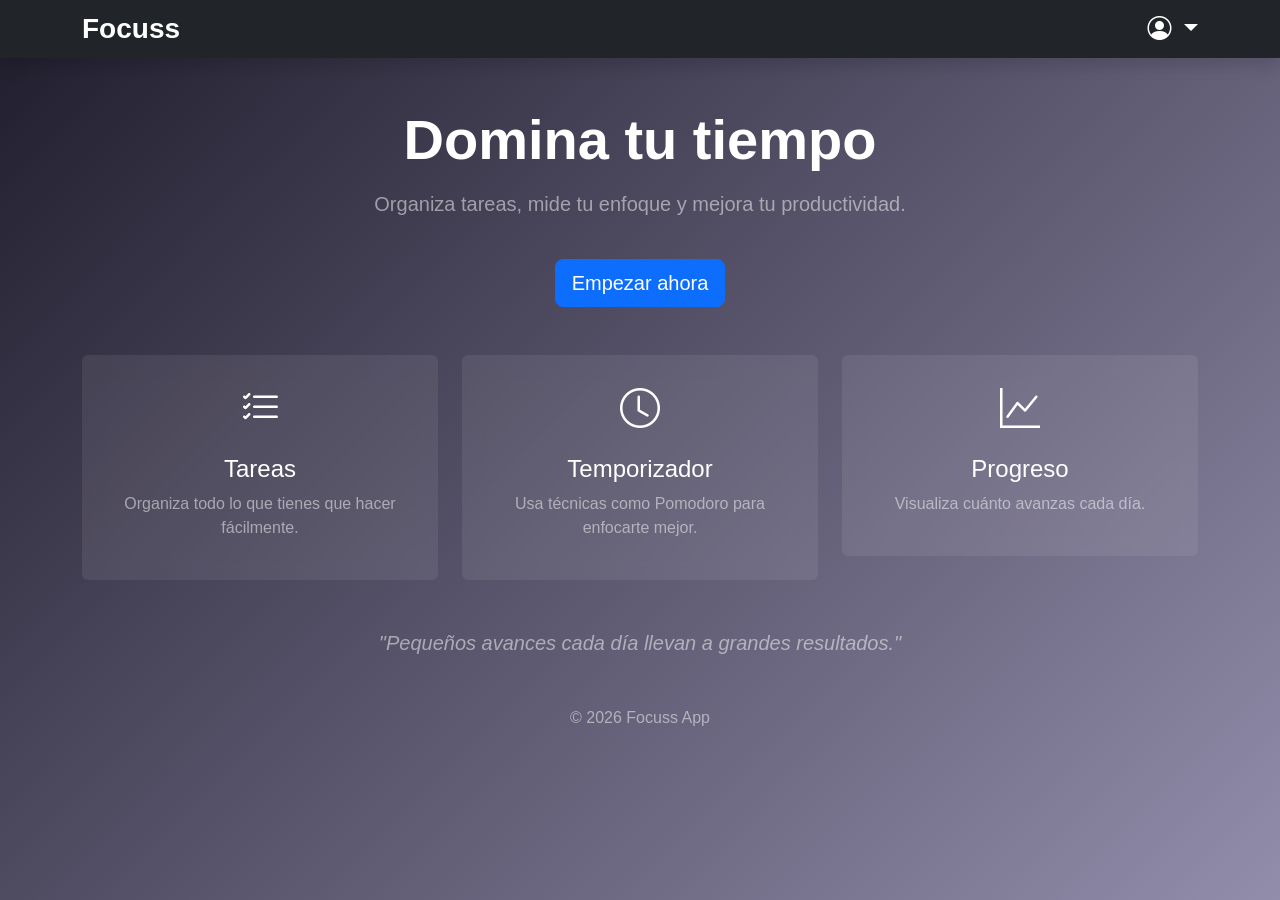
==== app-frontend/index.html @ 4202581c "Initial commit" ====
<!DOCTYPE html>
<html lang="es">
<head>
<meta charset="UTF-8">
<meta name="viewport" content="width=device-width, initial-scale=1">

<title>Focuss App</title>

<link href="https://cdn.jsdelivr.net/npm/bootstrap@5.3.0/dist/css/bootstrap.min.css" rel="stylesheet">
<link href="https://cdn.jsdelivr.net/npm/bootstrap-icons@1.11.3/font/bootstrap-icons.css" rel="stylesheet">

<style>
body {
  background: linear-gradient(135deg, #1f1c2c, #928dab);
  min-height: 100vh;
  font-family: 'Segoe UI', sans-serif;
}

.fade-in {
  animation: fadeIn 1.2s ease-in;
}

@keyframes fadeIn {
  from {opacity: 0; transform: translateY(20px);}
  to {opacity: 1; transform: translateY(0);}
}

.card-custom {
  background: rgba(255,255,255,0.08);
  border: none;
  backdrop-filter: blur(10px);
  transition: 0.3s;
}

.card-custom:hover {
  transform: translateY(-8px);
}
</style>

</head>

<body>

<nav class="navbar navbar-dark bg-dark shadow">
  <div class="container">

    <a href="#" class="text-white fw-bold fs-3 text-decoration-none">
      Focuss
    </a>

    <div class="dropdown ms-auto">
      <a class="text-white fs-4 text-decoration-none dropdown-toggle"
         href="#"
         data-bs-toggle="dropdown">
        <i class="bi bi-person-circle"></i>
      </a>

      <ul class="dropdown-menu dropdown-menu-end">
        <li><a class="dropdown-item" href="pages/login.html">Iniciar sesión</a></li>
        <li><a class="dropdown-item" href="pages/registro.html">Registrarse</a></li>
      </ul>
    </div>

  </div>
</nav>

<div class="container text-center mt-5 fade-in">

  <h1 class="text-white display-4 fw-bold">
    Domina tu tiempo
  </h1>

  <p class="text-white-50 fs-5 mt-3">
    Organiza tareas, mide tu enfoque y mejora tu productividad.
  </p>

  <a href="pages/registro.html" class="btn btn-primary btn-lg mt-4">
    Empezar ahora
  </a>

</div>

<div class="container mt-5 fade-in">

  <div class="row g-4">

    <div class="col-md-4">
      <div class="card card-custom text-center p-4 text-white feature-card"
     style="cursor:pointer;">
        <i class="bi bi-list-check fs-1"></i>
        <h4 class="mt-3">Tareas</h4>
        <p class="text-white-50">
          Organiza todo lo que tienes que hacer fácilmente.
        </p>
      </div>
    </div>

    <div class="col-md-4">
      <div class="card card-custom text-center p-4 text-white feature-card"
     style="cursor:pointer;">
        <i class="bi bi-clock fs-1"></i>
        <h4 class="mt-3">Temporizador</h4>
        <p class="text-white-50">
          Usa técnicas como Pomodoro para enfocarte mejor.
        </p>
      </div>
    </div>

    <div class="col-md-4">
      <div class="card card-custom text-center p-4 text-white feature-card"
     style="cursor:pointer;">
        <i class="bi bi-graph-up fs-1"></i>
        <h4 class="mt-3">Progreso</h4>
        <p class="text-white-50">
          Visualiza cuánto avanzas cada día.
        </p>
      </div>
    </div>

  </div>

</div>

<div class="container text-center mt-5 fade-in">
  <blockquote class="text-white-50 fs-5 fst-italic">
    "Pequeños avances cada día llevan a grandes resultados."
  </blockquote>
</div>

<footer class="text-center text-white-50 mt-5 mb-3">
  © 2026 Focuss App
</footer>

<script src="https://cdn.jsdelivr.net/npm/bootstrap@5.3.0/dist/js/bootstrap.bundle.min.js"></script>

<script src="js/script.js"></script>

</body>
</html>
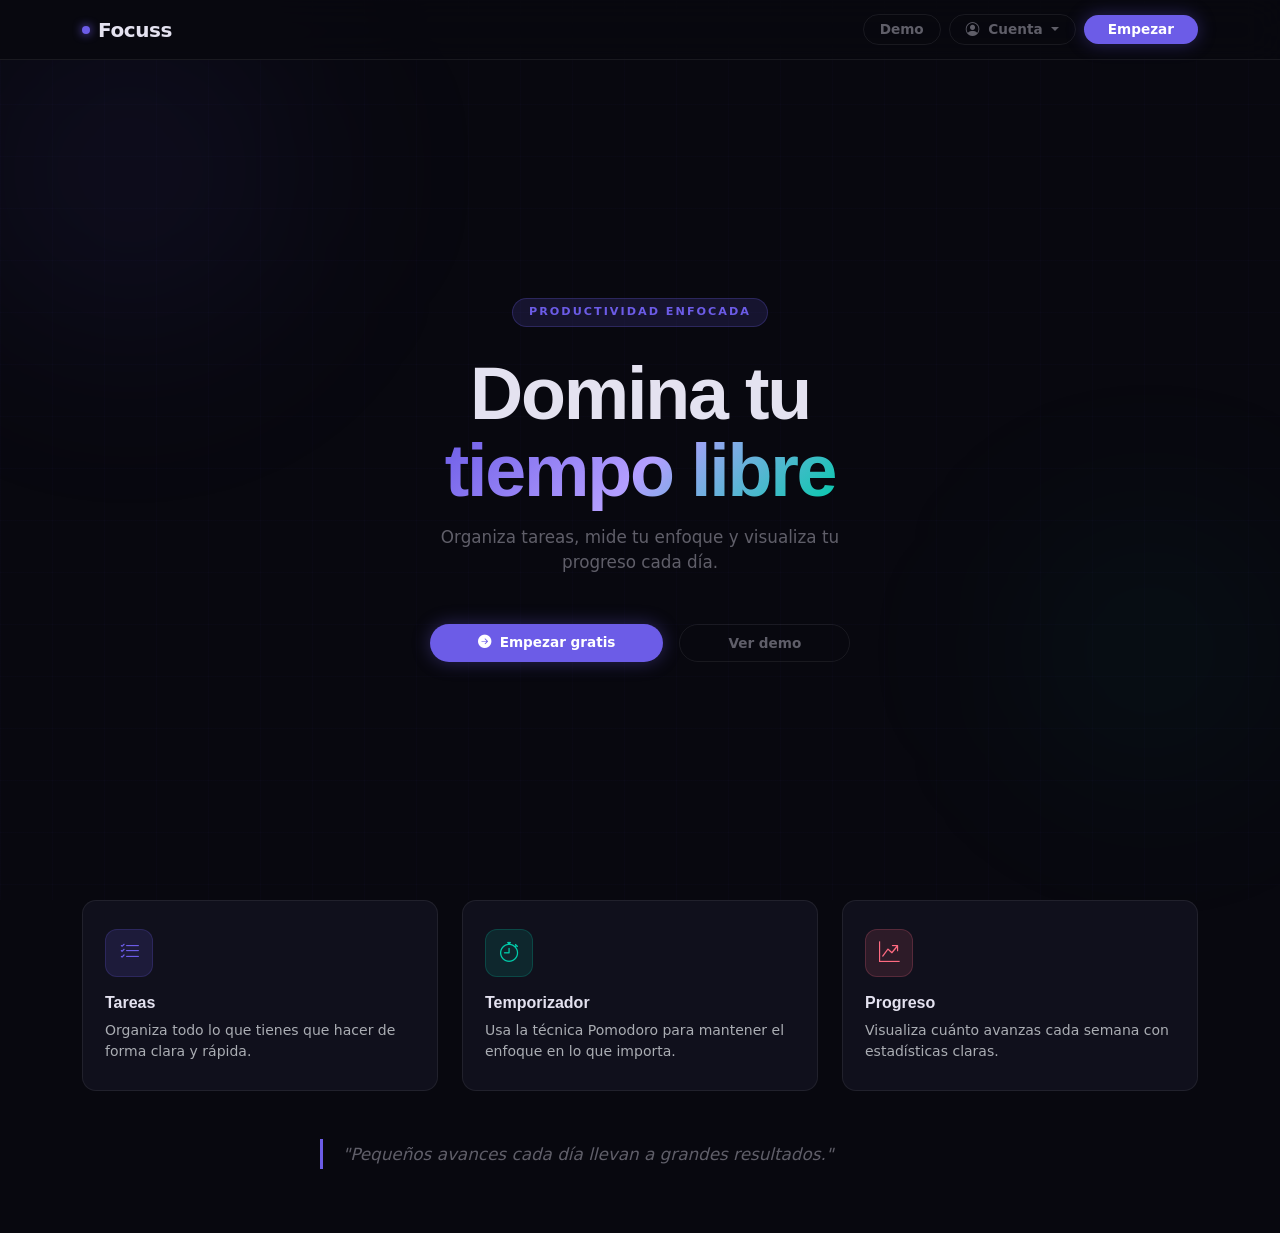
==== commit b63d411e: "Avance 2: Backend Spring Boot" ====
--- a/app-frontend/index.html
+++ b/app-frontend/index.html
@@ -1,139 +1,227 @@
 <!DOCTYPE html>
-<html lang="es">
+<html lang="es" data-bs-theme="dark">
 <head>
 <meta charset="UTF-8">
 <meta name="viewport" content="width=device-width, initial-scale=1">
-
-<title>Focuss App</title>
-
+<title>Focuss — Domina tu tiempo</title>
 <link href="https://cdn.jsdelivr.net/npm/bootstrap@5.3.0/dist/css/bootstrap.min.css" rel="stylesheet">
 <link href="https://cdn.jsdelivr.net/npm/bootstrap-icons@1.11.3/font/bootstrap-icons.css" rel="stylesheet">
-
+<link rel="stylesheet" href="css/styles.css">
 <style>
-body {
-  background: linear-gradient(135deg, #1f1c2c, #928dab);
-  min-height: 100vh;
-  font-family: 'Segoe UI', sans-serif;
-}
-
-.fade-in {
-  animation: fadeIn 1.2s ease-in;
-}
-
-@keyframes fadeIn {
-  from {opacity: 0; transform: translateY(20px);}
-  to {opacity: 1; transform: translateY(0);}
-}
-
-.card-custom {
-  background: rgba(255,255,255,0.08);
-  border: none;
-  backdrop-filter: blur(10px);
-  transition: 0.3s;
-}
-
-.card-custom:hover {
-  transform: translateY(-8px);
+.hero-section {
+  min-height: calc(100vh - 60px);
+  display: flex;
+  align-items: center;
+  justify-content: center;
+  text-align: center;
+  padding: 60px 0;
+}
+
+.hero-tag {
+  display: inline-block;
+  font-size: 0.7rem;
+  font-weight: 700;
+  letter-spacing: 0.18em;
+  text-transform: uppercase;
+  color: var(--f-accent);
+  background: var(--f-accent-soft);
+  border: 1px solid rgba(108,92,231,0.25);
+  padding: 5px 16px;
+  border-radius: 40px;
+  margin-bottom: 28px;
+}
+
+.hero-title {
+  font-family: 'Syne', sans-serif;
+  font-weight: 800;
+  font-size: clamp(2.4rem, 7vw, 4.6rem);
+  line-height: 1.05;
+  letter-spacing: -0.03em;
+}
+
+.hero-title .gradient-text {
+  background: linear-gradient(135deg, var(--f-accent), #b39eff, var(--f-green));
+  -webkit-background-clip: text;
+  -webkit-text-fill-color: transparent;
+  background-clip: text;
+}
+
+.hero-sub {
+  font-size: 1.05rem;
+  color: var(--f-muted);
+  max-width: 440px;
+  margin: 0 auto;
+}
+
+.orb {
+  position: fixed;
+  border-radius: 50%;
+  pointer-events: none;
+  filter: blur(90px);
+  z-index: 0;
+}
+.orb-purple {
+  width: 500px; height: 500px;
+  background: radial-gradient(circle, rgba(108,92,231,0.1), transparent 70%);
+  top: -80px; left: -120px;
+}
+.orb-green {
+  width: 380px; height: 380px;
+  background: radial-gradient(circle, rgba(0,203,169,0.07), transparent 70%);
+  bottom: 60px; right: -60px;
+}
+
+.feature-card {
+  background: var(--f-surface);
+  border: 1px solid var(--f-border);
+  border-radius: var(--f-radius);
+  padding: 28px 22px;
+  cursor: pointer;
+  transition: all 0.25s;
+  height: 100%;
+  position: relative;
+  overflow: hidden;
+}
+.feature-card::after {
+  content: '';
+  position: absolute;
+  inset: 0;
+  background: linear-gradient(135deg, rgba(108,92,231,0.07), transparent);
+  opacity: 0;
+  transition: opacity 0.25s;
+}
+.feature-card:hover {
+  border-color: rgba(108,92,231,0.35);
+  transform: translateY(-5px);
+  box-shadow: 0 20px 40px rgba(0,0,0,0.3), 0 0 30px rgba(108,92,231,0.1);
+}
+.feature-card:hover::after { opacity: 1; }
+
+.feature-icon {
+  width: 48px; height: 48px;
+  border-radius: 12px;
+  background: var(--f-accent-soft);
+  border: 1px solid rgba(108,92,231,0.2);
+  display: flex;
+  align-items: center;
+  justify-content: center;
+  font-size: 1.3rem;
+  color: var(--f-accent);
+  margin-bottom: 16px;
+}
+
+.feature-card h5 {
+  font-family: 'Syne', sans-serif;
+  font-size: 1rem;
+  font-weight: 700;
+  margin-bottom: 8px;
+}
+
+.quote-section blockquote {
+  font-size: 1.05rem;
+  font-style: italic;
+  color: var(--f-muted);
+  border-left: 3px solid var(--f-accent);
+  padding-left: 20px;
+  line-height: 1.8;
 }
 </style>
-
 </head>
-
 <body>
 
-<nav class="navbar navbar-dark bg-dark shadow">
+<div class="orb orb-purple"></div>
+<div class="orb orb-green"></div>
+
+<nav class="navbar navbar-dark sticky-top">
   <div class="container">
-
-    <a href="#" class="text-white fw-bold fs-3 text-decoration-none">
-      Focuss
-    </a>
-
-    <div class="dropdown ms-auto">
-      <a class="text-white fs-4 text-decoration-none dropdown-toggle"
-         href="#"
-         data-bs-toggle="dropdown">
-        <i class="bi bi-person-circle"></i>
-      </a>
-
-      <ul class="dropdown-menu dropdown-menu-end">
-        <li><a class="dropdown-item" href="pages/login.html">Iniciar sesión</a></li>
-        <li><a class="dropdown-item" href="pages/registro.html">Registrarse</a></li>
-      </ul>
-    </div>
-
+    <a class="navbar-brand" href="#">Focuss</a>
+    <div class="d-flex align-items-center gap-2 ms-auto">
+      <a href="pages/demo.html" class="btn btn-outline-light btn-sm px-3">Demo</a>
+      <div class="dropdown">
+        <button class="btn btn-outline-light btn-sm px-3 dropdown-toggle" data-bs-toggle="dropdown">
+          <i class="bi bi-person-circle me-1"></i> Cuenta
+        </button>
+        <ul class="dropdown-menu dropdown-menu-end">
+          <li><a class="dropdown-item" href="pages/login.html"><i class="bi bi-box-arrow-in-right me-2"></i>Iniciar sesión</a></li>
+          <li><a class="dropdown-item" href="pages/registro.html"><i class="bi bi-person-plus me-2"></i>Registrarse</a></li>
+        </ul>
+      </div>
+      <a href="pages/registro.html" class="btn btn-accent btn-sm px-4">Empezar</a>
+    </div>
   </div>
 </nav>
 
-<div class="container text-center mt-5 fade-in">
-
-  <h1 class="text-white display-4 fw-bold">
-    Domina tu tiempo
-  </h1>
-
-  <p class="text-white-50 fs-5 mt-3">
-    Organiza tareas, mide tu enfoque y mejora tu productividad.
-  </p>
-
-  <a href="pages/registro.html" class="btn btn-primary btn-lg mt-4">
-    Empezar ahora
-  </a>
+<div class="page-content">
+
+  <section class="hero-section">
+    <div class="container fade-in">
+      <span class="hero-tag">Productividad enfocada</span>
+      <h1 class="hero-title mb-3">
+        Domina tu<br><span class="gradient-text">tiempo libre</span>
+      </h1>
+      <p class="hero-sub mb-5">
+        Organiza tareas, mide tu enfoque y visualiza tu progreso cada día.
+      </p>
+      <div class="d-flex gap-3 justify-content-center flex-wrap">
+        <a href="pages/registro.html" class="btn btn-accent btn-lg px-5">
+          <i class="bi bi-arrow-right-circle-fill me-2"></i>Empezar gratis
+        </a>
+        <a href="pages/demo.html" class="btn btn-outline-light btn-lg px-5">
+          Ver demo
+        </a>
+      </div>
+    </div>
+  </section>
+
+  <section class="container pb-5">
+    <div class="row g-4 fade-in-1">
+      <div class="col-md-4">
+        <div class="feature-card" onclick="handleFeature()">
+          <div class="feature-icon"><i class="bi bi-list-check"></i></div>
+          <h5>Tareas</h5>
+          <p class="text-muted small mb-0">Organiza todo lo que tienes que hacer de forma clara y rápida.</p>
+        </div>
+      </div>
+      <div class="col-md-4">
+        <div class="feature-card" onclick="handleFeature()">
+          <div class="feature-icon" style="background:var(--f-green-soft);border-color:rgba(0,203,169,0.2);color:var(--f-green)">
+            <i class="bi bi-stopwatch"></i>
+          </div>
+          <h5>Temporizador</h5>
+          <p class="text-muted small mb-0">Usa la técnica Pomodoro para mantener el enfoque en lo que importa.</p>
+        </div>
+      </div>
+      <div class="col-md-4">
+        <div class="feature-card" onclick="handleFeature()">
+          <div class="feature-icon" style="background:var(--f-red-soft);border-color:rgba(255,107,129,0.2);color:var(--f-red)">
+            <i class="bi bi-graph-up-arrow"></i>
+          </div>
+          <h5>Progreso</h5>
+          <p class="text-muted small mb-0">Visualiza cuánto avanzas cada semana con estadísticas claras.</p>
+        </div>
+      </div>
+    </div>
+  </section>
+
+  <section class="container pb-5 fade-in-2">
+    <div class="row justify-content-center">
+      <div class="col-md-7 quote-section">
+        <blockquote>
+          "Pequeños avances cada día llevan a grandes resultados."
+        </blockquote>
+      </div>
+    </div>
+  </section>
 
 </div>
 
-<div class="container mt-5 fade-in">
-
-  <div class="row g-4">
-
-    <div class="col-md-4">
-      <div class="card card-custom text-center p-4 text-white feature-card"
-     style="cursor:pointer;">
-        <i class="bi bi-list-check fs-1"></i>
-        <h4 class="mt-3">Tareas</h4>
-        <p class="text-white-50">
-          Organiza todo lo que tienes que hacer fácilmente.
-        </p>
-      </div>
-    </div>
-
-    <div class="col-md-4">
-      <div class="card card-custom text-center p-4 text-white feature-card"
-     style="cursor:pointer;">
-        <i class="bi bi-clock fs-1"></i>
-        <h4 class="mt-3">Temporizador</h4>
-        <p class="text-white-50">
-          Usa técnicas como Pomodoro para enfocarte mejor.
-        </p>
-      </div>
-    </div>
-
-    <div class="col-md-4">
-      <div class="card card-custom text-center p-4 text-white feature-card"
-     style="cursor:pointer;">
-        <i class="bi bi-graph-up fs-1"></i>
-        <h4 class="mt-3">Progreso</h4>
-        <p class="text-white-50">
-          Visualiza cuánto avanzas cada día.
-        </p>
-      </div>
-    </div>
-
-  </div>
-
-</div>
-
-<div class="container text-center mt-5 fade-in">
-  <blockquote class="text-white-50 fs-5 fst-italic">
-    "Pequeños avances cada día llevan a grandes resultados."
-  </blockquote>
-</div>
-
-<footer class="text-center text-white-50 mt-5 mb-3">
-  © 2026 Focuss App
-</footer>
-
 <script src="https://cdn.jsdelivr.net/npm/bootstrap@5.3.0/dist/js/bootstrap.bundle.min.js"></script>
-
 <script src="js/script.js"></script>
-
+<script>
+function handleFeature() {
+  const logged = localStorage.getItem("logged") === "true";
+  window.location.href = logged ? "./pages/dashboard.html" : "./pages/demo.html";
+}
+</script>
 </body>
-</html>+</html>
--- a/app-frontend/css/styles.css
+++ b/app-frontend/css/styles.css
@@ -0,0 +1,355 @@
+:root {
+  --bs-body-bg: #08080f;
+  --bs-body-color: #e4e2f0;
+  --f-surface: #10101c;
+  --f-surface2: #18182a;
+  --f-border: rgba(255,255,255,0.07);
+  --f-accent: #6c5ce7;
+  --f-accent-soft: rgba(108,92,231,0.15);
+  --f-green: #00cba9;
+  --f-green-soft: rgba(0,203,169,0.12);
+  --f-red: #ff6b81;
+  --f-red-soft: rgba(255,107,129,0.12);
+  --f-muted: rgba(228,226,240,0.4);
+  --f-radius: 14px;
+  --f-radius-sm: 8px;
+}
+
+*,*::before,*::after { box-sizing: border-box; }
+
+body {
+  background-color: var(--bs-body-bg);
+  color: var(--bs-body-color);
+  font-family: 'Segoe UI', system-ui, sans-serif;
+  min-height: 100vh;
+}
+
+body::before {
+  content: '';
+  position: fixed;
+  inset: 0;
+  background-image:
+    linear-gradient(rgba(108,92,231,0.025) 1px, transparent 1px),
+    linear-gradient(90deg, rgba(108,92,231,0.025) 1px, transparent 1px);
+  background-size: 52px 52px;
+  pointer-events: none;
+  z-index: 0;
+}
+
+.page-content {
+  position: relative;
+  z-index: 1;
+}
+
+.navbar {
+  background: rgba(8,8,15,0.88) !important;
+  backdrop-filter: blur(18px);
+  -webkit-backdrop-filter: blur(18px);
+  border-bottom: 1px solid var(--f-border);
+  padding: 0 1rem;
+  height: 60px;
+}
+
+.navbar-brand {
+  font-family: 'Segoe UI', system-ui, sans-serif;
+  font-weight: 800;
+  font-size: 1.25rem;
+  color: var(--bs-body-color) !important;
+  letter-spacing: -0.02em;
+  display: flex;
+  align-items: center;
+  gap: 8px;
+}
+
+.navbar-brand::before {
+  content: '';
+  width: 8px;
+  height: 8px;
+  border-radius: 50%;
+  background: var(--f-accent);
+  box-shadow: 0 0 10px var(--f-accent);
+  animation: blink 2.4s infinite;
+  display: block;
+}
+
+@keyframes blink {
+  0%,100% { opacity:1; }
+  50%      { opacity:0.3; }
+}
+
+.btn {
+  font-family: 'Segoe UI', system-ui, sans-serif;
+  font-weight: 600;
+  font-size: 0.85rem;
+  border-radius: 40px;
+  transition: all 0.2s;
+}
+
+.btn-accent {
+  background: var(--f-accent);
+  border: none;
+  color: #fff;
+  box-shadow: 0 0 18px rgba(108,92,231,0.35);
+}
+.btn-accent:hover {
+  background: #8075ec;
+  color: #fff;
+  transform: translateY(-1px);
+  box-shadow: 0 0 28px rgba(108,92,231,0.5);
+}
+
+.btn-outline-light {
+  border-color: var(--f-border);
+  color: var(--f-muted);
+  background: transparent;
+}
+.btn-outline-light:hover {
+  border-color: var(--f-accent);
+  color: var(--bs-body-color);
+  background: var(--f-accent-soft);
+}
+
+.btn-ghost-danger {
+  background: var(--f-red-soft);
+  border: 1px solid rgba(255,107,129,0.2);
+  color: var(--f-red);
+  border-radius: 40px;
+  font-weight: 600;
+  font-size: 0.85rem;
+  padding: 6px 16px;
+  transition: all 0.2s;
+}
+.btn-ghost-danger:hover {
+  background: rgba(255,107,129,0.22);
+  color: var(--f-red);
+}
+
+.f-card {
+  background: var(--f-surface);
+  border: 1px solid var(--f-border);
+  border-radius: var(--f-radius);
+}
+
+.f-card-body {
+  padding: 20px 22px;
+}
+
+.card {
+  background: var(--f-surface);
+  border: 1px solid var(--f-border);
+  border-radius: var(--f-radius);
+  color: var(--bs-body-color);
+}
+
+.card-body { padding: 20px 22px; }
+
+.f-section-label {
+  font-size: 0.7rem;
+  font-weight: 700;
+  letter-spacing: 0.12em;
+  text-transform: uppercase;
+  color: var(--f-muted);
+  margin-bottom: 6px;
+}
+
+.f-page-title {
+  font-family: 'Segoe UI', system-ui, sans-serif;
+  font-size: 1.5rem;
+  font-weight: 700;
+  letter-spacing: -0.02em;
+  margin: 0;
+}
+
+.form-control, .form-select {
+  background: var(--f-surface2);
+  border: 1px solid var(--f-border);
+  border-radius: var(--f-radius-sm);
+  color: var(--bs-body-color);
+  font-family: 'Segoe UI', system-ui, sans-serif;
+  font-size: 0.9rem;
+  padding: 10px 14px;
+}
+.form-control:focus, .form-select:focus {
+  background: var(--f-surface2);
+  border-color: var(--f-accent);
+  color: var(--bs-body-color);
+  box-shadow: 0 0 0 3px rgba(108,92,231,0.15);
+}
+.form-control::placeholder { color: var(--f-muted); }
+
+.form-label {
+  font-size: 0.76rem;
+  font-weight: 700;
+  letter-spacing: 0.07em;
+  text-transform: uppercase;
+  color: var(--f-muted);
+  margin-bottom: 6px;
+}
+
+.progress {
+  background: var(--f-surface2);
+  border-radius: 40px;
+  height: 6px;
+}
+
+.progress-bar {
+  border-radius: 40px;
+}
+
+.progress-bar.bg-accent {
+  background: linear-gradient(90deg, var(--f-accent), #a29af7) !important;
+}
+
+.progress-bar.bg-green {
+  background: linear-gradient(90deg, var(--f-green), #4dffd5) !important;
+}
+
+.progress-bar.bg-red {
+  background: linear-gradient(90deg, var(--f-red), #ffaab5) !important;
+}
+
+.list-group-item {
+  background: transparent;
+  border-color: var(--f-border);
+  color: var(--bs-body-color);
+  font-size: 0.9rem;
+  transition: background 0.15s;
+}
+.list-group-item:hover { background: rgba(255,255,255,0.02); }
+
+.form-check-input {
+  background-color: var(--f-surface2);
+  border-color: var(--f-border);
+  border-radius: 5px;
+  width: 17px;
+  height: 17px;
+  cursor: pointer;
+  transition: all 0.2s;
+}
+.form-check-input:checked {
+  background-color: var(--f-accent);
+  border-color: var(--f-accent);
+}
+.form-check-input:focus { box-shadow: 0 0 0 3px rgba(108,92,231,0.15); }
+
+.modal-content {
+  background: var(--f-surface);
+  border: 1px solid var(--f-border);
+  border-radius: var(--f-radius);
+  color: var(--bs-body-color);
+  box-shadow: 0 30px 80px rgba(0,0,0,0.6);
+}
+.modal-header, .modal-footer { border-color: var(--f-border); }
+.modal-title { font-family: 'Segoe UI', system-ui, sans-serif; font-size: 1rem; font-weight: 700; }
+.btn-close { filter: invert(1) opacity(0.5); transition: opacity 0.15s; }
+.btn-close:hover { filter: invert(1) opacity(1); }
+
+.badge-f-accent {
+  background: var(--f-accent-soft);
+  color: var(--f-accent);
+  font-size: 0.7rem;
+  font-weight: 700;
+  padding: 4px 10px;
+  border-radius: 20px;
+  border: 1px solid rgba(108,92,231,0.2);
+}
+.badge-f-green {
+  background: var(--f-green-soft);
+  color: var(--f-green);
+  font-size: 0.7rem;
+  font-weight: 700;
+  padding: 4px 10px;
+  border-radius: 20px;
+  border: 1px solid rgba(0,203,169,0.2);
+}
+.badge-f-red {
+  background: var(--f-red-soft);
+  color: var(--f-red);
+  font-size: 0.7rem;
+  font-weight: 700;
+  padding: 4px 10px;
+  border-radius: 20px;
+  border: 1px solid rgba(255,107,129,0.2);
+}
+
+.stat-card {
+  background: var(--f-surface);
+  border: 1px solid var(--f-border);
+  border-radius: var(--f-radius);
+  padding: 20px;
+}
+.stat-label {
+  font-size: 0.7rem;
+  font-weight: 700;
+  letter-spacing: 0.1em;
+  text-transform: uppercase;
+  color: var(--f-muted);
+  margin-bottom: 8px;
+}
+.stat-value {
+  font-family: 'Segoe UI', system-ui, sans-serif;
+  font-size: 2.1rem;
+  font-weight: 800;
+  line-height: 1;
+}
+
+.fade-in { animation: fadeUp 0.45s ease both; }
+.fade-in-1 { animation: fadeUp 0.45s 0.1s ease both; }
+.fade-in-2 { animation: fadeUp 0.45s 0.2s ease both; }
+.fade-in-3 { animation: fadeUp 0.45s 0.3s ease both; }
+.fade-in-4 { animation: fadeUp 0.45s 0.4s ease both; }
+
+@keyframes fadeUp {
+  from { opacity:0; transform:translateY(14px); }
+  to   { opacity:1; transform:translateY(0); }
+}
+
+.f-divider {
+  border-color: var(--f-border);
+  margin: 0;
+}
+
+.dropdown-menu {
+  background: var(--f-surface);
+  border: 1px solid var(--f-border);
+  border-radius: var(--f-radius-sm);
+  box-shadow: 0 16px 40px rgba(0,0,0,0.5);
+  padding: 4px;
+}
+.dropdown-item {
+  color: var(--f-muted);
+  border-radius: 6px;
+  font-size: 0.85rem;
+  font-weight: 500;
+  padding: 8px 14px;
+  transition: all 0.15s;
+}
+.dropdown-item:hover {
+  background: var(--f-surface2);
+  color: var(--bs-body-color);
+}
+
+.field-error {
+  font-size: 0.75rem;
+  color: var(--f-red);
+  margin-top: 5px;
+  display: none;
+}
+.field-error.visible { display: block; }
+.form-control.is-invalid {
+  border-color: var(--f-red) !important;
+  box-shadow: 0 0 0 3px rgba(255,107,129,0.12) !important;
+}
+.form-control.is-valid {
+  border-color: var(--f-green) !important;
+  box-shadow: 0 0 0 3px rgba(0,203,169,0.12) !important;
+}
+
+footer {
+  color: var(--f-muted);
+  font-size: 0.78rem;
+  padding: 18px;
+  text-align: center;
+  position: relative;
+  z-index: 1;
+}
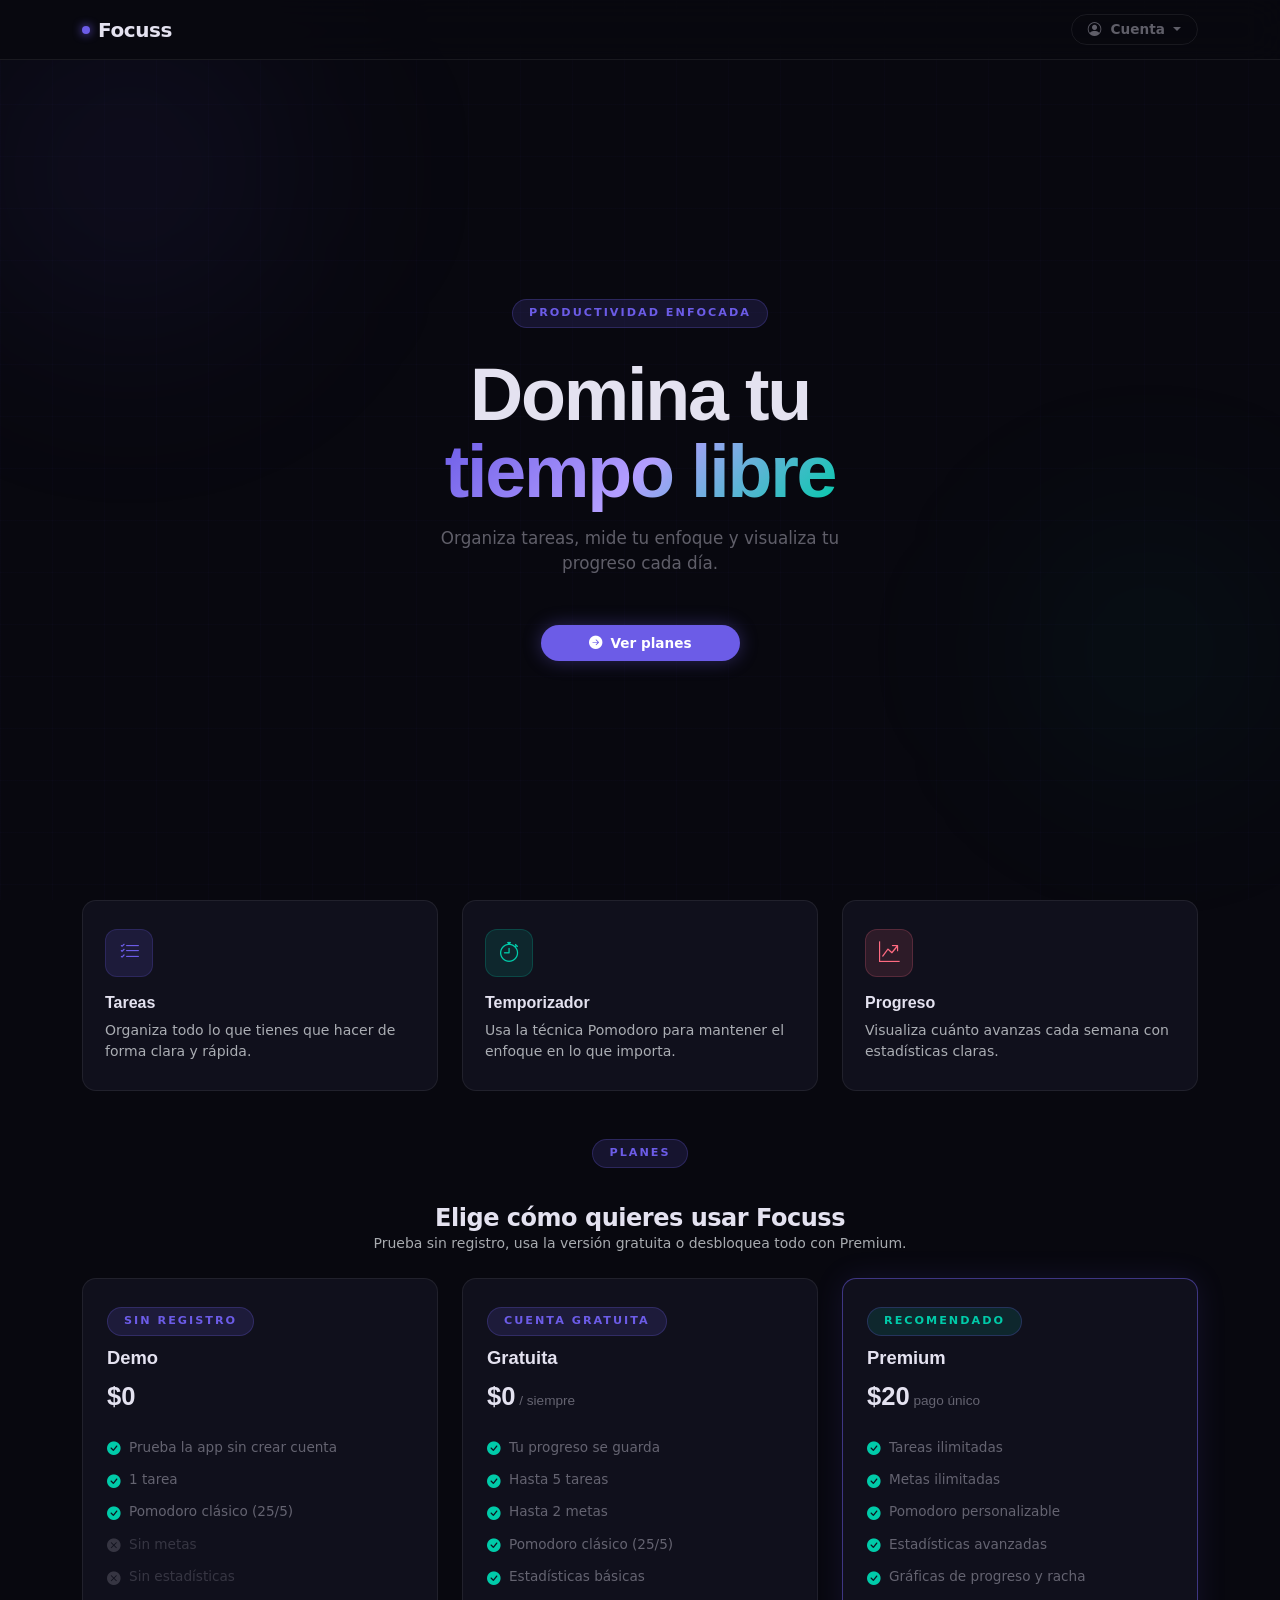
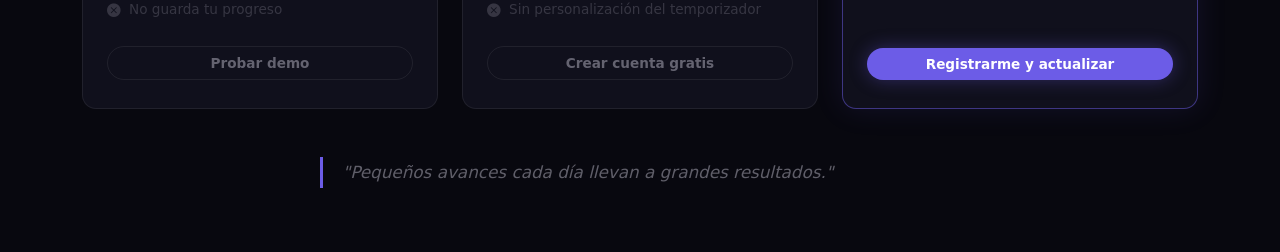
==== commit ecddf91f: "Completo" ====
--- a/app-frontend/index.html
+++ b/app-frontend/index.html
@@ -8,6 +8,10 @@
 <link href="https://cdn.jsdelivr.net/npm/bootstrap-icons@1.11.3/font/bootstrap-icons.css" rel="stylesheet">
 <link rel="stylesheet" href="css/styles.css">
 <style>
+html {
+  scroll-behavior: smooth;
+}
+
 .hero-section {
   min-height: calc(100vh - 60px);
   display: flex;
@@ -76,7 +80,6 @@
   border: 1px solid var(--f-border);
   border-radius: var(--f-radius);
   padding: 28px 22px;
-  cursor: pointer;
   transition: all 0.25s;
   height: 100%;
   position: relative;
@@ -125,6 +128,58 @@
   padding-left: 20px;
   line-height: 1.8;
 }
+
+.plan-card {
+  background: var(--f-surface);
+  border: 1px solid var(--f-border);
+  border-radius: var(--f-radius);
+  padding: 28px 24px;
+  height: 100%;
+  display: flex;
+  flex-direction: column;
+  transition: all 0.25s;
+}
+.plan-card:hover {
+  border-color: rgba(108,92,231,0.35);
+  transform: translateY(-5px);
+}
+.plan-card.plan-featured {
+  border-color: rgba(108,92,231,0.5);
+  box-shadow: 0 0 30px rgba(108,92,231,0.12);
+}
+.plan-name {
+  font-family: 'Syne', sans-serif;
+  font-weight: 700;
+  font-size: 1.15rem;
+}
+.plan-price {
+  font-family: 'Syne', sans-serif;
+  font-weight: 800;
+  font-size: 1.6rem;
+  margin: 6px 0 16px;
+}
+.plan-price small {
+  font-size: 0.85rem;
+  font-weight: 500;
+  color: var(--f-muted);
+}
+.plan-card ul {
+  list-style: none;
+  padding: 0;
+  margin: 0 0 20px;
+  flex-grow: 1;
+}
+.plan-card ul li {
+  display: flex;
+  align-items: flex-start;
+  gap: 8px;
+  font-size: 0.85rem;
+  color: var(--f-muted);
+  padding: 5px 0;
+}
+.plan-card ul li i { color: var(--f-green); margin-top: 2px; }
+.plan-card ul li.disabled { opacity: 0.45; }
+.plan-card ul li.disabled i { color: var(--f-muted); }
 </style>
 </head>
 <body>
@@ -136,7 +191,6 @@
   <div class="container">
     <a class="navbar-brand" href="#">Focuss</a>
     <div class="d-flex align-items-center gap-2 ms-auto">
-      <a href="pages/demo.html" class="btn btn-outline-light btn-sm px-3">Demo</a>
       <div class="dropdown">
         <button class="btn btn-outline-light btn-sm px-3 dropdown-toggle" data-bs-toggle="dropdown">
           <i class="bi bi-person-circle me-1"></i> Cuenta
@@ -146,7 +200,6 @@
           <li><a class="dropdown-item" href="pages/registro.html"><i class="bi bi-person-plus me-2"></i>Registrarse</a></li>
         </ul>
       </div>
-      <a href="pages/registro.html" class="btn btn-accent btn-sm px-4">Empezar</a>
     </div>
   </div>
 </nav>
@@ -163,11 +216,8 @@
         Organiza tareas, mide tu enfoque y visualiza tu progreso cada día.
       </p>
       <div class="d-flex gap-3 justify-content-center flex-wrap">
-        <a href="pages/registro.html" class="btn btn-accent btn-lg px-5">
-          <i class="bi bi-arrow-right-circle-fill me-2"></i>Empezar gratis
-        </a>
-        <a href="pages/demo.html" class="btn btn-outline-light btn-lg px-5">
-          Ver demo
+        <a href="#planes" class="btn btn-accent btn-lg px-5">
+          <i class="bi bi-arrow-right-circle-fill me-2"></i>Ver planes
         </a>
       </div>
     </div>
@@ -176,14 +226,14 @@
   <section class="container pb-5">
     <div class="row g-4 fade-in-1">
       <div class="col-md-4">
-        <div class="feature-card" onclick="handleFeature()">
+        <div class="feature-card">
           <div class="feature-icon"><i class="bi bi-list-check"></i></div>
           <h5>Tareas</h5>
           <p class="text-muted small mb-0">Organiza todo lo que tienes que hacer de forma clara y rápida.</p>
         </div>
       </div>
       <div class="col-md-4">
-        <div class="feature-card" onclick="handleFeature()">
+        <div class="feature-card">
           <div class="feature-icon" style="background:var(--f-green-soft);border-color:rgba(0,203,169,0.2);color:var(--f-green)">
             <i class="bi bi-stopwatch"></i>
           </div>
@@ -192,12 +242,69 @@
         </div>
       </div>
       <div class="col-md-4">
-        <div class="feature-card" onclick="handleFeature()">
+        <div class="feature-card">
           <div class="feature-icon" style="background:var(--f-red-soft);border-color:rgba(255,107,129,0.2);color:var(--f-red)">
             <i class="bi bi-graph-up-arrow"></i>
           </div>
           <h5>Progreso</h5>
           <p class="text-muted small mb-0">Visualiza cuánto avanzas cada semana con estadísticas claras.</p>
+        </div>
+      </div>
+    </div>
+  </section>
+
+  <section id="planes" class="container pb-5">
+    <div class="text-center mb-4 fade-in-1">
+      <span class="hero-tag">Planes</span>
+      <h2 class="f-page-title mt-2">Elige cómo quieres usar Focuss</h2>
+      <p class="text-muted small">Prueba sin registro, usa la versión gratuita o desbloquea todo con Premium.</p>
+    </div>
+    <div class="row g-4">
+      <div class="col-md-4">
+        <div class="plan-card fade-in-2">
+          <span class="hero-tag mb-2" style="align-self:flex-start">Sin registro</span>
+          <div class="plan-name">Demo</div>
+          <div class="plan-price">$0</div>
+          <ul>
+            <li><i class="bi bi-check-circle-fill"></i>Prueba la app sin crear cuenta</li>
+            <li><i class="bi bi-check-circle-fill"></i>1 tarea</li>
+            <li><i class="bi bi-check-circle-fill"></i>Pomodoro clásico (25/5)</li>
+            <li class="disabled"><i class="bi bi-x-circle-fill"></i>Sin metas</li>
+            <li class="disabled"><i class="bi bi-x-circle-fill"></i>Sin estadísticas</li>
+            <li class="disabled"><i class="bi bi-x-circle-fill"></i>No guarda tu progreso</li>
+          </ul>
+          <a href="pages/demo.html" class="btn btn-outline-light w-100">Probar demo</a>
+        </div>
+      </div>
+      <div class="col-md-4">
+        <div class="plan-card fade-in-3">
+          <span class="hero-tag mb-2" style="align-self:flex-start">Cuenta gratuita</span>
+          <div class="plan-name">Gratuita</div>
+          <div class="plan-price">$0<small> / siempre</small></div>
+          <ul>
+            <li><i class="bi bi-check-circle-fill"></i>Tu progreso se guarda</li>
+            <li><i class="bi bi-check-circle-fill"></i>Hasta 5 tareas</li>
+            <li><i class="bi bi-check-circle-fill"></i>Hasta 2 metas</li>
+            <li><i class="bi bi-check-circle-fill"></i>Pomodoro clásico (25/5)</li>
+            <li><i class="bi bi-check-circle-fill"></i>Estadísticas básicas</li>
+            <li class="disabled"><i class="bi bi-x-circle-fill"></i>Sin personalización del temporizador</li>
+          </ul>
+          <a href="pages/registro.html" class="btn btn-outline-light w-100">Crear cuenta gratis</a>
+        </div>
+      </div>
+      <div class="col-md-4">
+        <div class="plan-card plan-featured fade-in-4">
+          <span class="hero-tag mb-2" style="align-self:flex-start;background:var(--f-green-soft);color:var(--f-green)">Recomendado</span>
+          <div class="plan-name">Premium</div>
+          <div class="plan-price">$20<small> pago único</small></div>
+          <ul>
+            <li><i class="bi bi-check-circle-fill"></i>Tareas ilimitadas</li>
+            <li><i class="bi bi-check-circle-fill"></i>Metas ilimitadas</li>
+            <li><i class="bi bi-check-circle-fill"></i>Pomodoro personalizable</li>
+            <li><i class="bi bi-check-circle-fill"></i>Estadísticas avanzadas</li>
+            <li><i class="bi bi-check-circle-fill"></i>Gráficas de progreso y racha</li>
+          </ul>
+          <a href="pages/registro.html" id="btnPlanPremium" class="btn btn-accent w-100">Empezar</a>
         </div>
       </div>
     </div>
@@ -218,10 +325,22 @@
 <script src="https://cdn.jsdelivr.net/npm/bootstrap@5.3.0/dist/js/bootstrap.bundle.min.js"></script>
 <script src="js/script.js"></script>
 <script>
-function handleFeature() {
+document.addEventListener("DOMContentLoaded", () => {
   const logged = localStorage.getItem("logged") === "true";
-  window.location.href = logged ? "./pages/dashboard.html" : "./pages/demo.html";
-}
+  const btnPremium = document.getElementById("btnPlanPremium");
+  if (!btnPremium) return;
+
+  if (logged && esPremium()) {
+    btnPremium.textContent = "Ya eres Premium";
+    btnPremium.href = "pages/perfil.html";
+  } else if (logged) {
+    btnPremium.textContent = "Actualizar a Premium";
+    btnPremium.href = "pages/checkout.html";
+  } else {
+    btnPremium.textContent = "Registrarme y actualizar";
+    btnPremium.href = "pages/registro.html";
+  }
+});
 </script>
 </body>
 </html>
